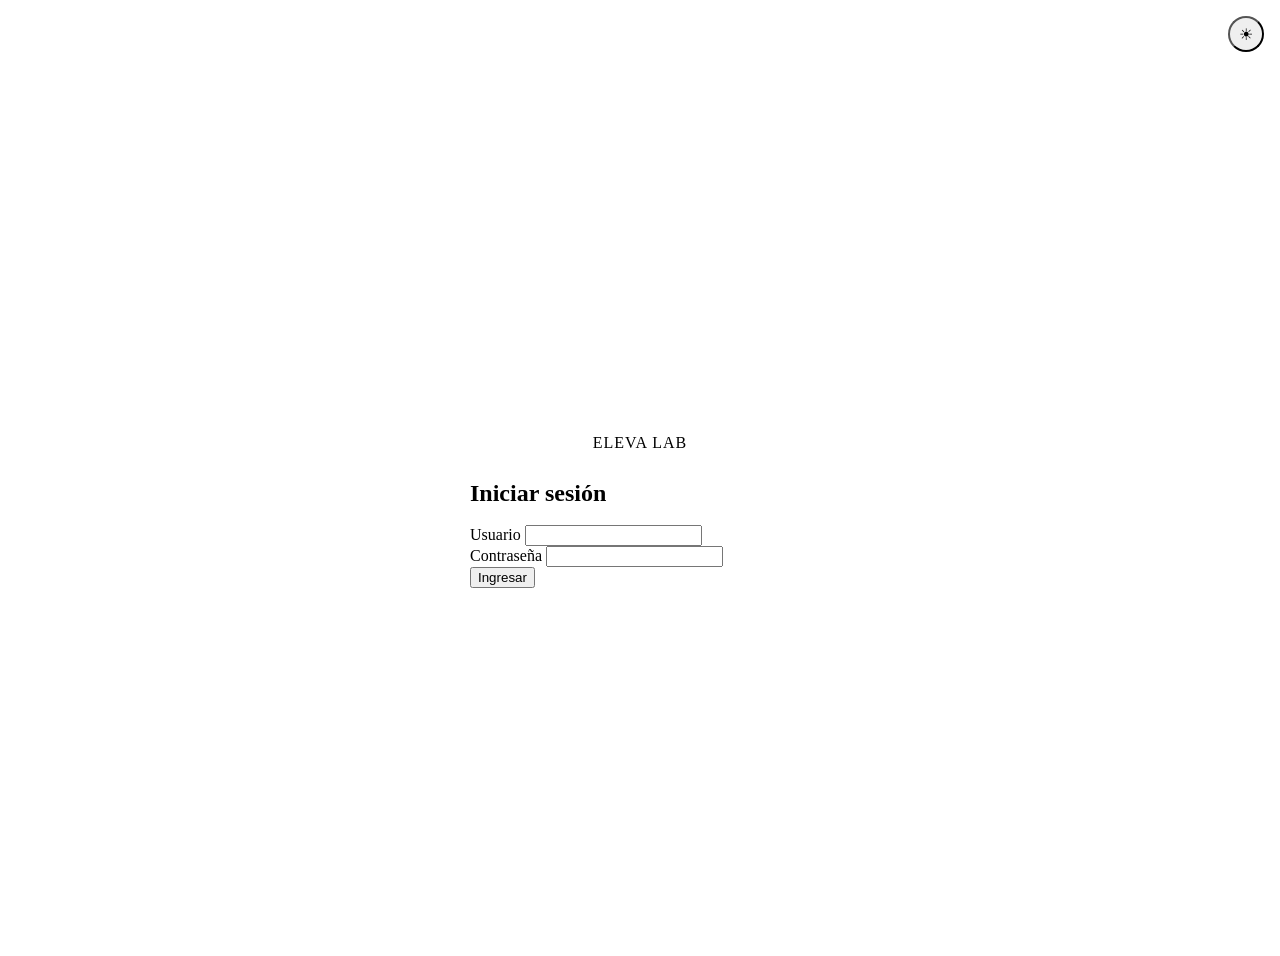
==== index.html @ ac5876f9 "Create index.html" ====
<!DOCTYPE html>
<html lang="es">
<head>
<meta charset="UTF-8">
<meta name="viewport" content="width=device-width, initial-scale=1.0">
<title>Eleva Lab</title>
<script>
  // Aplicar tema ANTES de pintar, para que no haya flash de color equivocado
  (function () {
    const guardado = localStorage.getItem('eleva_theme');
    const tema = guardado || 'dark';
    document.documentElement.setAttribute('data-theme', tema);
  })();
</script>
<link rel="stylesheet" href="assets/css/variables.css">
<link rel="stylesheet" href="assets/css/base.css">
<style>
  body {
    display: flex;
    align-items: center;
    justify-content: center;
    min-height: 100vh;
    padding: 20px;
  }
  .login-box { width: 100%; max-width: 340px; }
  .logo-wrap { display: flex; flex-direction: column; align-items: center; gap: 10px; margin-bottom: 28px; }
  .logo-circle {
    width: 56px; height: 56px; border-radius: 50%;
    display: flex; align-items: center; justify-content: center;
    color: #fff; font-size: 22px; font-weight: 500;
  }
  .logo-wrap span { font-size: 16px; letter-spacing: 1px; }
  .theme-toggle {
    position: fixed; top: 16px; right: 16px;
    width: 36px; height: 36px; border-radius: 50%;
    display: flex; align-items: center; justify-content: center;
    font-size: 16px; padding: 0;
  }
</style>
</head>
<body>

  <button class="theme-toggle" id="btnTema" title="Cambiar tema" aria-label="Cambiar tema"></button>

  <div class="login-box">
    <div class="logo-wrap">
      <div class="logo-circle eleva-gradient">E</div>
      <span>ELEVA LAB</span>
    </div>

    <div class="card">
      <h2 style="margin-bottom: 18px;">Iniciar sesión</h2>

      <div class="mensaje-error" id="msgError"></div>

      <form id="formLogin">
        <div class="campo">
          <label for="usuario">Usuario</label>
          <input type="text" id="usuario" autocomplete="username" required>
        </div>
        <div class="campo">
          <label for="password">Contraseña</label>
          <input type="password" id="password" autocomplete="current-password" required>
        </div>
        <button type="submit" class="btn-primary btn-block" id="btnLogin">Ingresar</button>
      </form>
    </div>
  </div>

<script src="assets/js/api.js"></script>
<script>
  // Si ya hay sesión activa, saltar directo al panel
  if (sessionStorage.getItem('eleva_sesion')) {
    window.location.href = 'panel/index.html';
  }

  // Toggle de tema
  const btnTema = document.getElementById('btnTema');
  function actualizarIconoTema() {
    const actual = document.documentElement.getAttribute('data-theme');
    btnTema.textContent = actual === 'dark' ? '☀' : '☾';
  }
  actualizarIconoTema();
  btnTema.addEventListener('click', () => {
    const actual = document.documentElement.getAttribute('data-theme');
    const nuevo = actual === 'dark' ? 'light' : 'dark';
    document.documentElement.setAttribute('data-theme', nuevo);
    localStorage.setItem('eleva_theme', nuevo);
    actualizarIconoTema();
  });

  // Login
  const form = document.getElementById('formLogin');
  const msgError = document.getElementById('msgError');
  const btnLogin = document.getElementById('btnLogin');

  form.addEventListener('submit', async (e) => {
    e.preventDefault();
    msgError.classList.remove('visible');
    btnLogin.disabled = true;
    btnLogin.textContent = 'Ingresando...';

    const usuario = document.getElementById('usuario').value.trim();
    const password = document.getElementById('password').value;

    try {
      const data = await apiPost('login', { usuario, password });
      if (data.ok) {
        sessionStorage.setItem('eleva_sesion', JSON.stringify(data));
        window.location.href = 'panel/index.html';
      } else {
        msgError.textContent = data.error || 'Usuario o contraseña incorrectos';
        msgError.classList.add('visible');
      }
    } catch (err) {
      msgError.textContent = 'No se pudo conectar con el servidor. Probá de nuevo.';
      msgError.classList.add('visible');
    } finally {
      btnLogin.disabled = false;
      btnLogin.textContent = 'Ingresar';
    }
  });
</script>
</body>
</html>
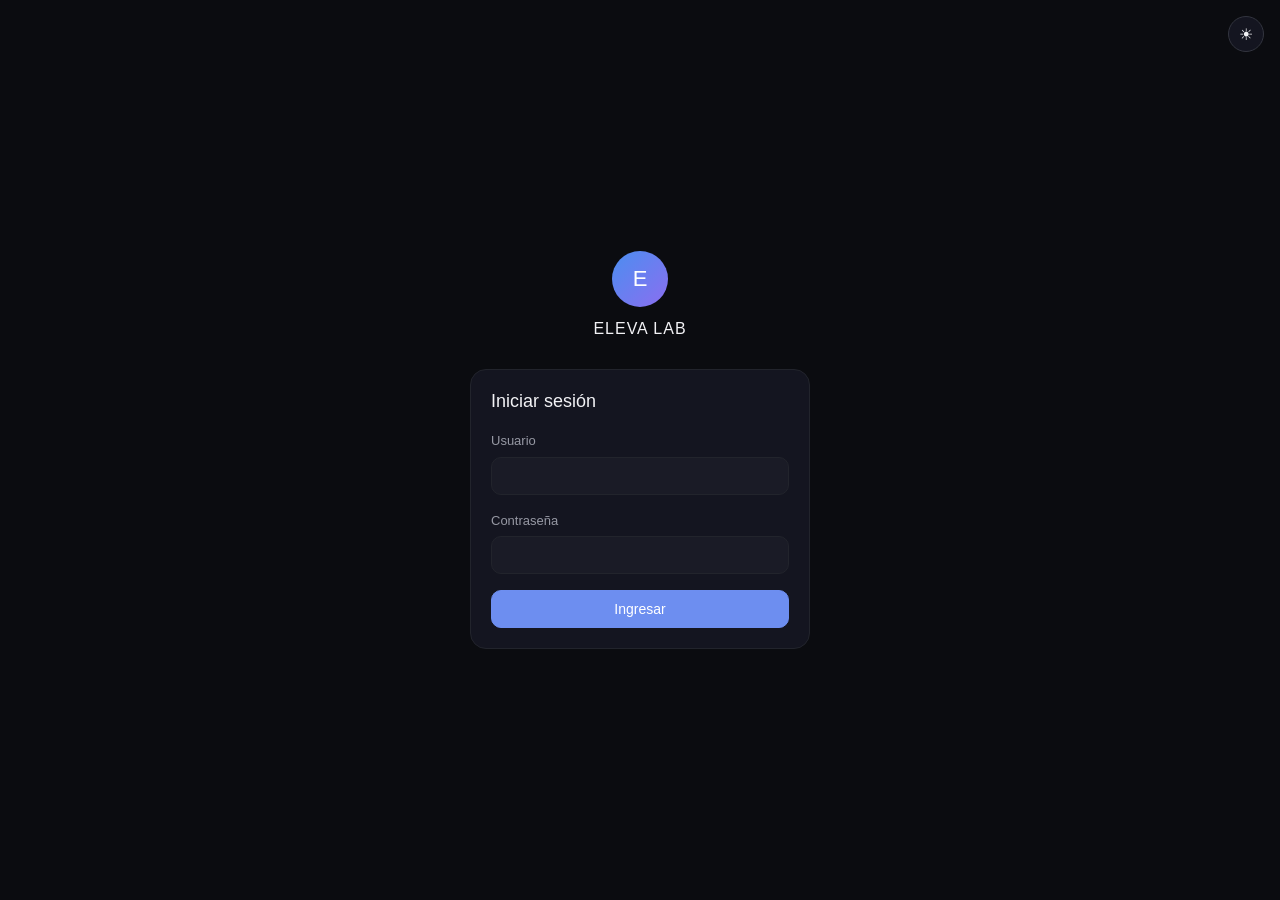
==== commit 707247ce: "Update index.html" ====
--- a/index.html
+++ b/index.html
@@ -14,6 +14,7 @@
 </script>
 <link rel="stylesheet" href="assets/css/variables.css">
 <link rel="stylesheet" href="assets/css/base.css">
+<link rel="icon" type="image/png" href="assets/img/logo.png">
 <style>
   body {
     display: flex;
--- a/assets/css/variables.css
+++ b/assets/css/variables.css
@@ -0,0 +1,56 @@
+:root {
+  --bg-page: #f4f4f6;
+  --bg-card: #ffffff;
+  --bg-card-alt: #f0f0f3;
+  --bg-input: #ffffff;
+  --border: #dcdce2;
+  --border-strong: #c3c3cc;
+
+  --text-primary: #1a1b23;
+  --text-secondary: #5c5d6b;
+  --text-muted: #8a8b96;
+
+  --accent: #4b6ef0;
+  --accent-hover: #3d5cd6;
+  --accent-soft: #e8ecfd;
+
+  --success: #1d9e75;
+  --success-soft: #e1f5ee;
+  --warning: #ba7517;
+  --warning-soft: #faeeda;
+  --danger: #d85a30;
+  --danger-soft: #faece7;
+
+  --radius: 10px;
+  --radius-lg: 16px;
+  --font-sans: -apple-system, BlinkMacSystemFont, "Segoe UI", Roboto, Helvetica, Arial, sans-serif;
+}
+
+html[data-theme="dark"] {
+  --bg-page: #0b0c10;
+  --bg-card: #141520;
+  --bg-card-alt: #101117;
+  --bg-input: #1a1b26;
+  --border: #22242c;
+  --border-strong: #33353f;
+
+  --text-primary: #f2f2f5;
+  --text-secondary: #9698a3;
+  --text-muted: #6b6d78;
+
+  --accent: #6d8ef0;
+  --accent-hover: #8399f2;
+  --accent-soft: #1c2440;
+
+  --success: #7fd8b0;
+  --success-soft: #1a2e26;
+  --warning: #e39a6b;
+  --warning-soft: #3a2a1a;
+  --danger: #e88b70;
+  --danger-soft: #3a201a;
+}
+
+/* Degradé del logo — usar SOLO en el ícono/marca, nunca como fondo general */
+.eleva-gradient {
+  background: linear-gradient(135deg, #4b8ef0, #8b6ef0);
+}
--- a/assets/css/base.css
+++ b/assets/css/base.css
@@ -0,0 +1,127 @@
+* { box-sizing: border-box; margin: 0; padding: 0; }
+
+html, body {
+  height: 100%;
+}
+
+body {
+  font-family: var(--font-sans);
+  background: var(--bg-page);
+  color: var(--text-primary);
+  font-size: 15px;
+  line-height: 1.5;
+  transition: background 0.15s ease, color 0.15s ease;
+}
+
+img { max-width: 100%; display: block; }
+
+a { color: var(--accent); text-decoration: none; }
+a:hover { text-decoration: underline; }
+
+h1, h2, h3 { font-weight: 500; line-height: 1.3; }
+h1 { font-size: 22px; }
+h2 { font-size: 18px; }
+h3 { font-size: 15px; }
+
+p.muted, span.muted { color: var(--text-secondary); font-size: 13px; }
+
+/* Contenedores */
+.container {
+  max-width: 1080px;
+  margin: 0 auto;
+  padding: 0 20px;
+}
+
+.card {
+  background: var(--bg-card);
+  border: 1px solid var(--border);
+  border-radius: var(--radius-lg);
+  padding: 20px;
+}
+
+/* Formularios */
+label {
+  display: block;
+  font-size: 13px;
+  color: var(--text-secondary);
+  margin-bottom: 6px;
+}
+
+input, select, textarea {
+  width: 100%;
+  background: var(--bg-input);
+  border: 1px solid var(--border);
+  border-radius: var(--radius);
+  padding: 10px 12px;
+  font-size: 14px;
+  color: var(--text-primary);
+  font-family: inherit;
+}
+
+input:focus, select:focus, textarea:focus {
+  outline: none;
+  border-color: var(--accent);
+  box-shadow: 0 0 0 3px var(--accent-soft);
+}
+
+.campo { margin-bottom: 16px; }
+
+/* Botones */
+button, .btn {
+  display: inline-flex;
+  align-items: center;
+  justify-content: center;
+  gap: 6px;
+  border-radius: var(--radius);
+  padding: 10px 16px;
+  font-size: 14px;
+  font-weight: 500;
+  cursor: pointer;
+  border: 1px solid var(--border-strong);
+  background: var(--bg-card);
+  color: var(--text-primary);
+  font-family: inherit;
+  transition: opacity 0.15s ease;
+}
+button:hover, .btn:hover { opacity: 0.85; }
+button:active, .btn:active { transform: scale(0.98); }
+
+.btn-primary {
+  background: var(--accent);
+  border-color: var(--accent);
+  color: #ffffff;
+}
+
+.btn-block { width: 100%; }
+
+/* Badges de estado / prioridad */
+.badge {
+  display: inline-block;
+  font-size: 11px;
+  padding: 3px 10px;
+  border-radius: 20px;
+  font-weight: 500;
+}
+.badge-alta    { background: var(--danger-soft); color: var(--danger); }
+.badge-media   { background: var(--warning-soft); color: var(--warning); }
+.badge-baja    { background: var(--bg-card-alt); color: var(--text-secondary); }
+.badge-cliente { background: var(--success-soft); color: var(--success); }
+
+/* Mensajes de error / estado */
+.mensaje-error {
+  background: var(--danger-soft);
+  color: var(--danger);
+  border-radius: var(--radius);
+  padding: 10px 14px;
+  font-size: 13px;
+  margin-bottom: 16px;
+  display: none;
+}
+.mensaje-error.visible { display: block; }
+
+/* Utilidades */
+.flex { display: flex; align-items: center; }
+.flex-between { display: flex; align-items: center; justify-content: space-between; }
+.gap-sm { gap: 8px; }
+.gap-md { gap: 14px; }
+.oculto { display: none !important; }
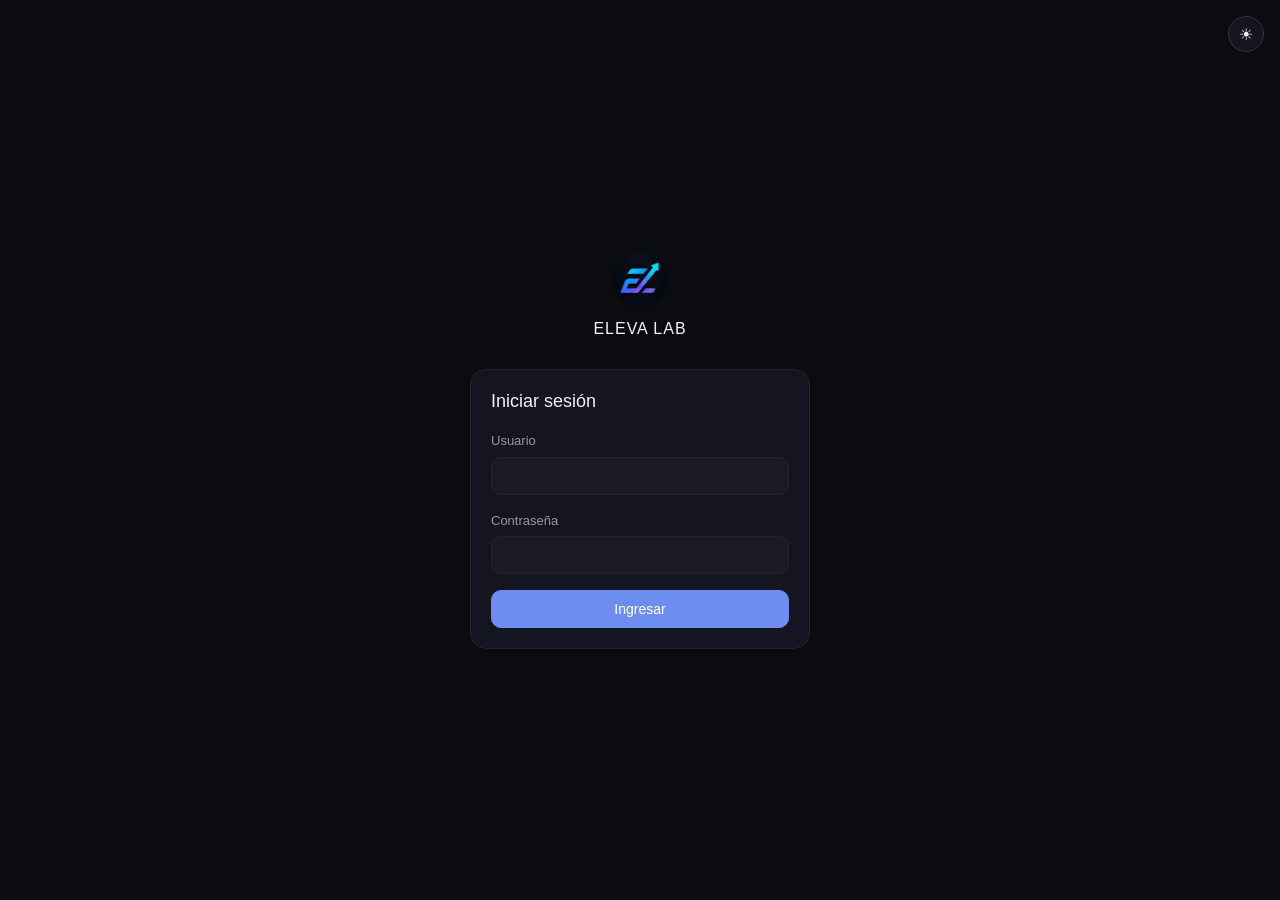
==== commit d4fd72c0: "Update index.html" ====
--- a/index.html
+++ b/index.html
@@ -25,10 +25,9 @@
   }
   .login-box { width: 100%; max-width: 340px; }
   .logo-wrap { display: flex; flex-direction: column; align-items: center; gap: 10px; margin-bottom: 28px; }
-  .logo-circle {
+  .logo-wrap img {
     width: 56px; height: 56px; border-radius: 50%;
-    display: flex; align-items: center; justify-content: center;
-    color: #fff; font-size: 22px; font-weight: 500;
+    object-fit: cover;
   }
   .logo-wrap span { font-size: 16px; letter-spacing: 1px; }
   .theme-toggle {
@@ -45,7 +44,7 @@
 
   <div class="login-box">
     <div class="logo-wrap">
-      <div class="logo-circle eleva-gradient">E</div>
+      <img src="assets/img/logo.png" alt="Eleva Lab">
       <span>ELEVA LAB</span>
     </div>
 
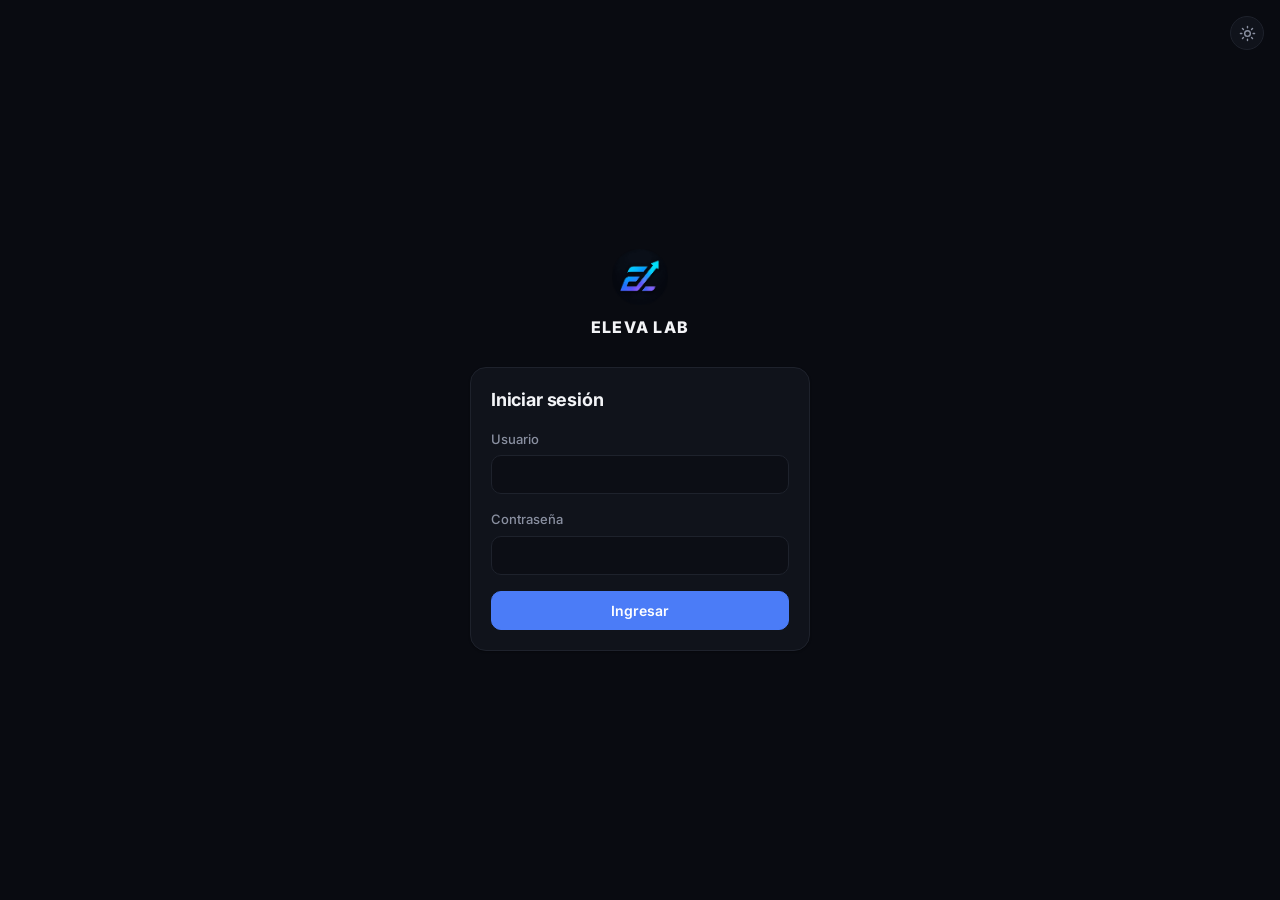
==== commit b29e6794: "Update index.html" ====
--- a/index.html
+++ b/index.html
@@ -29,18 +29,16 @@
     width: 56px; height: 56px; border-radius: 50%;
     object-fit: cover;
   }
-  .logo-wrap span { font-size: 16px; letter-spacing: 1px; }
+  .logo-wrap img { border-radius: 14px; }
+  .logo-wrap span { font-size: 16px; font-weight: 800; letter-spacing: 0.08em; }
   .theme-toggle {
     position: fixed; top: 16px; right: 16px;
-    width: 36px; height: 36px; border-radius: 50%;
-    display: flex; align-items: center; justify-content: center;
-    font-size: 16px; padding: 0;
   }
 </style>
 </head>
 <body>
 
-  <button class="theme-toggle" id="btnTema" title="Cambiar tema" aria-label="Cambiar tema"></button>
+  <button class="icon-btn theme-toggle" id="btnTema" title="Cambiar tema" aria-label="Cambiar tema"></button>
 
   <div class="login-box">
     <div class="logo-wrap">
@@ -75,10 +73,12 @@
   }
 
   // Toggle de tema
+  const ICONO_SOL = '<svg viewBox="0 0 24 24" fill="none" stroke="currentColor" stroke-width="2" stroke-linecap="round"><circle cx="12" cy="12" r="4"/><path d="M12 2v2M12 20v2M4.9 4.9l1.4 1.4M17.7 17.7l1.4 1.4M2 12h2M20 12h2M4.9 19.1l1.4-1.4M17.7 6.3l1.4-1.4"/></svg>';
+  const ICONO_LUNA = '<svg viewBox="0 0 24 24" fill="none" stroke="currentColor" stroke-width="2" stroke-linecap="round" stroke-linejoin="round"><path d="M21 12.8A9 9 0 1 1 11.2 3a7 7 0 0 0 9.8 9.8z"/></svg>';
   const btnTema = document.getElementById('btnTema');
   function actualizarIconoTema() {
     const actual = document.documentElement.getAttribute('data-theme');
-    btnTema.textContent = actual === 'dark' ? '☀' : '☾';
+    btnTema.innerHTML = actual === 'dark' ? ICONO_SOL : ICONO_LUNA;
   }
   actualizarIconoTema();
   btnTema.addEventListener('click', () => {
--- a/assets/css/variables.css
+++ b/assets/css/variables.css
@@ -1,56 +1,70 @@
 :root {
-  --bg-page: #f4f4f6;
+  /* ===== Tema claro (fallback) ===== */
+  --bg-page: #f4f5f7;
   --bg-card: #ffffff;
-  --bg-card-alt: #f0f0f3;
+  --bg-card-alt: #eef0f4;
   --bg-input: #ffffff;
-  --border: #dcdce2;
-  --border-strong: #c3c3cc;
+  --bg-hover: #f0f1f5;
+  --border: #e1e3e9;
+  --border-strong: #cbced7;
 
-  --text-primary: #1a1b23;
-  --text-secondary: #5c5d6b;
-  --text-muted: #8a8b96;
+  --text-primary: #14161d;
+  --text-secondary: #5c6270;
+  --text-muted: #8b909d;
 
-  --accent: #4b6ef0;
-  --accent-hover: #3d5cd6;
-  --accent-soft: #e8ecfd;
+  --accent: #3b6ff2;
+  --accent-hover: #2f5cd6;
+  --accent-soft: #e8eefe;
+  --accent-text-on: #ffffff;
 
-  --success: #1d9e75;
-  --success-soft: #e1f5ee;
-  --warning: #ba7517;
-  --warning-soft: #faeeda;
-  --danger: #d85a30;
-  --danger-soft: #faece7;
+  --success: #17915a;
+  --success-soft: #e1f6ec;
+  --warning: #b5790a;
+  --warning-soft: #fbf0dc;
+  --danger: #d13c31;
+  --danger-soft: #fbeae8;
 
+  --radius-sm: 8px;
   --radius: 10px;
   --radius-lg: 16px;
-  --font-sans: -apple-system, BlinkMacSystemFont, "Segoe UI", Roboto, Helvetica, Arial, sans-serif;
+  --radius-xl: 20px;
+  --shadow-card: 0 1px 2px rgba(20, 22, 29, 0.04);
+  --shadow-pop: 0 12px 32px rgba(20, 22, 29, 0.14);
+
+  --font-sans: 'Inter', -apple-system, BlinkMacSystemFont, "Segoe UI", Roboto, Helvetica, Arial, sans-serif;
 }
 
+/* ===== Tema oscuro — por defecto en toda la app ===== */
 html[data-theme="dark"] {
-  --bg-page: #0b0c10;
-  --bg-card: #141520;
-  --bg-card-alt: #101117;
-  --bg-input: #1a1b26;
-  --border: #22242c;
-  --border-strong: #33353f;
+  --bg-page: #090b11;
+  --bg-card: #10131b;
+  --bg-card-alt: #0c0e15;
+  --bg-input: #0c0e15;
+  --bg-hover: #171b26;
+  --border: #1e222c;
+  --border-strong: #2b303c;
 
-  --text-primary: #f2f2f5;
-  --text-secondary: #9698a3;
-  --text-muted: #6b6d78;
+  --text-primary: #f3f4f7;
+  --text-secondary: #8a90a1;
+  --text-muted: #5c6274;
 
-  --accent: #6d8ef0;
-  --accent-hover: #8399f2;
-  --accent-soft: #1c2440;
+  --accent: #4b7cf7;
+  --accent-hover: #6690f9;
+  --accent-soft: #16233f;
+  --accent-text-on: #ffffff;
 
-  --success: #7fd8b0;
-  --success-soft: #1a2e26;
-  --warning: #e39a6b;
-  --warning-soft: #3a2a1a;
-  --danger: #e88b70;
-  --danger-soft: #3a201a;
+  --success: #34c778;
+  --success-soft: #123322;
+  --warning: #eab63a;
+  --warning-soft: #3a2c10;
+  --danger: #f0665a;
+  --danger-soft: #3a1a17;
+
+  --shadow-card: 0 1px 2px rgba(0, 0, 0, 0.3);
+  --shadow-pop: 0 16px 40px rgba(0, 0, 0, 0.5);
 }
 
-/* Degradé del logo — usar SOLO en el ícono/marca, nunca como fondo general */
+/* Marca — usar SOLO en el ícono/logo, nunca como fondo general */
 .eleva-gradient {
-  background: linear-gradient(135deg, #4b8ef0, #8b6ef0);
+  background: linear-gradient(135deg, #4b8ef0, #3b6ff2);
 }
--- a/assets/css/base.css
+++ b/assets/css/base.css
@@ -1,8 +1,8 @@
+@import url('https://fonts.googleapis.com/css2?family=Inter:wght@400;500;600;700;800&display=swap');
+
 * { box-sizing: border-box; margin: 0; padding: 0; }
 
-html, body {
-  height: 100%;
-}
+html, body { height: 100%; }
 
 body {
   font-family: var(--font-sans);
@@ -11,25 +11,26 @@
   font-size: 15px;
   line-height: 1.5;
   transition: background 0.15s ease, color 0.15s ease;
+  -webkit-font-smoothing: antialiased;
 }
 
 img { max-width: 100%; display: block; }
 
 a { color: var(--accent); text-decoration: none; }
-a:hover { text-decoration: underline; }
+a:hover { color: var(--accent-hover); }
 
-h1, h2, h3 { font-weight: 500; line-height: 1.3; }
-h1 { font-size: 22px; }
+h1, h2, h3 { font-weight: 700; line-height: 1.3; letter-spacing: -0.01em; }
+h1 { font-size: 24px; }
 h2 { font-size: 18px; }
-h3 { font-size: 15px; }
+h3 { font-size: 15px; font-weight: 600; }
 
 p.muted, span.muted { color: var(--text-secondary); font-size: 13px; }
 
 /* Contenedores */
 .container {
-  max-width: 1080px;
+  max-width: 1120px;
   margin: 0 auto;
-  padding: 0 20px;
+  padding: 0 24px;
 }
 
 .card {
@@ -37,6 +38,7 @@
   border: 1px solid var(--border);
   border-radius: var(--radius-lg);
   padding: 20px;
+  box-shadow: var(--shadow-card);
 }
 
 /* Formularios */
@@ -45,6 +47,7 @@
   font-size: 13px;
   color: var(--text-secondary);
   margin-bottom: 6px;
+  font-weight: 500;
 }
 
 input, select, textarea {
@@ -75,37 +78,57 @@
   border-radius: var(--radius);
   padding: 10px 16px;
   font-size: 14px;
-  font-weight: 500;
+  font-weight: 600;
   cursor: pointer;
   border: 1px solid var(--border-strong);
   background: var(--bg-card);
   color: var(--text-primary);
   font-family: inherit;
-  transition: opacity 0.15s ease;
+  transition: background 0.15s ease, border-color 0.15s ease, opacity 0.15s ease, transform 0.05s ease;
+  white-space: nowrap;
 }
-button:hover, .btn:hover { opacity: 0.85; }
+button:hover, .btn:hover { background: var(--bg-hover); }
 button:active, .btn:active { transform: scale(0.98); }
+button:disabled, .btn:disabled { opacity: 0.55; cursor: default; transform: none; }
 
 .btn-primary {
   background: var(--accent);
   border-color: var(--accent);
-  color: #ffffff;
+  color: var(--accent-text-on);
 }
+.btn-primary:hover { background: var(--accent-hover); border-color: var(--accent-hover); }
 
 .btn-block { width: 100%; }
 
+.btn-sm { padding: 6px 12px; font-size: 13px; border-radius: var(--radius-sm); }
+
+/* Botón circular de solo ícono (tema, cerrar, eliminar foto, etc.) */
+.icon-btn {
+  width: 34px; height: 34px; padding: 0; border-radius: 50%;
+  display: inline-flex; align-items: center; justify-content: center;
+  background: var(--bg-card); border: 1px solid var(--border); color: var(--text-secondary);
+}
+.icon-btn:hover { background: var(--bg-hover); color: var(--text-primary); }
+.icon-btn svg { width: 17px; height: 17px; }
+
 /* Badges de estado / prioridad */
 .badge {
-  display: inline-block;
-  font-size: 11px;
-  padding: 3px 10px;
+  display: inline-flex;
+  align-items: center;
+  gap: 5px;
+  font-size: 11.5px;
+  padding: 4px 11px;
   border-radius: 20px;
-  font-weight: 500;
+  font-weight: 600;
+  line-height: 1.4;
+  white-space: nowrap;
 }
 .badge-alta    { background: var(--danger-soft); color: var(--danger); }
 .badge-media   { background: var(--warning-soft); color: var(--warning); }
 .badge-baja    { background: var(--bg-card-alt); color: var(--text-secondary); }
-.badge-cliente { background: var(--success-soft); color: var(--success); }
+.badge-cliente { background: var(--accent-soft); color: var(--accent-hover); }
+.badge-dot { width: 6px; height: 6px; border-radius: 50%; background: currentColor; flex-shrink: 0; }
+.badge-activo  { background: var(--success-soft); color: var(--success); }
 
 /* Mensajes de error / estado */
 .mensaje-error {
@@ -119,6 +142,24 @@
 }
 .mensaje-error.visible { display: block; }
 
+/* Pestañas (tabs) */
+.tabs {
+  display: flex;
+  gap: 26px;
+  border-bottom: 1px solid var(--border);
+  margin: 28px 0 22px;
+  overflow-x: auto;
+}
+.tab {
+  background: none; border: none; border-radius: 0;
+  padding: 0 0 12px; font-size: 14px; font-weight: 600;
+  color: var(--text-secondary);
+  border-bottom: 2px solid transparent;
+  cursor: pointer; flex-shrink: 0;
+}
+.tab:hover { background: none; color: var(--text-primary); }
+.tab.activo { color: var(--accent); border-bottom-color: var(--accent); }
+
 /* Utilidades */
 .flex { display: flex; align-items: center; }
 .flex-between { display: flex; align-items: center; justify-content: space-between; }
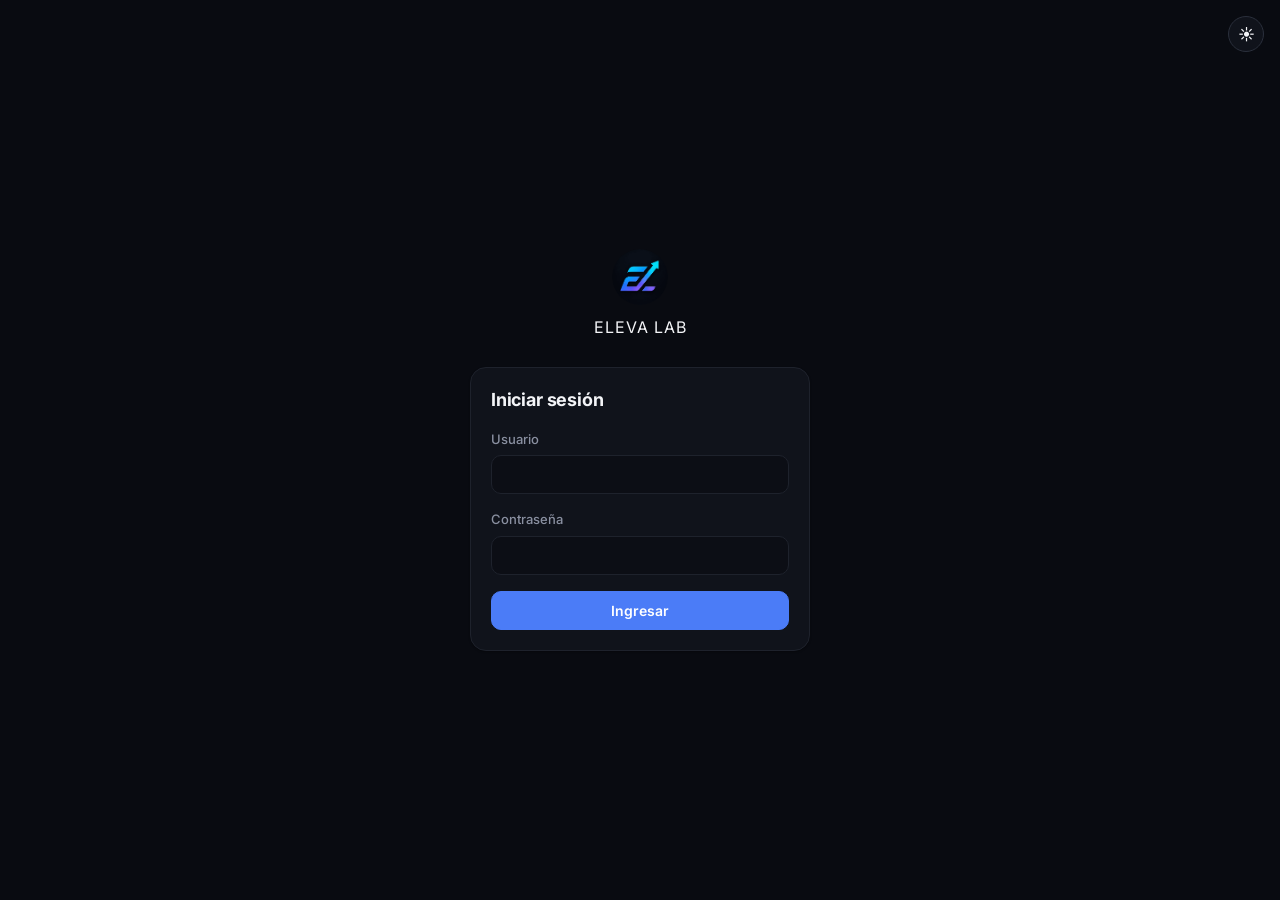
==== commit 5813b9b3: "Update index.html" ====
--- a/index.html
+++ b/index.html
@@ -29,16 +29,18 @@
     width: 56px; height: 56px; border-radius: 50%;
     object-fit: cover;
   }
-  .logo-wrap img { border-radius: 14px; }
-  .logo-wrap span { font-size: 16px; font-weight: 800; letter-spacing: 0.08em; }
+  .logo-wrap span { font-size: 16px; letter-spacing: 1px; }
   .theme-toggle {
     position: fixed; top: 16px; right: 16px;
+    width: 36px; height: 36px; border-radius: 50%;
+    display: flex; align-items: center; justify-content: center;
+    font-size: 16px; padding: 0;
   }
 </style>
 </head>
 <body>
 
-  <button class="icon-btn theme-toggle" id="btnTema" title="Cambiar tema" aria-label="Cambiar tema"></button>
+  <button class="theme-toggle" id="btnTema" title="Cambiar tema" aria-label="Cambiar tema"></button>
 
   <div class="login-box">
     <div class="logo-wrap">
@@ -73,12 +75,10 @@
   }
 
   // Toggle de tema
-  const ICONO_SOL = '<svg viewBox="0 0 24 24" fill="none" stroke="currentColor" stroke-width="2" stroke-linecap="round"><circle cx="12" cy="12" r="4"/><path d="M12 2v2M12 20v2M4.9 4.9l1.4 1.4M17.7 17.7l1.4 1.4M2 12h2M20 12h2M4.9 19.1l1.4-1.4M17.7 6.3l1.4-1.4"/></svg>';
-  const ICONO_LUNA = '<svg viewBox="0 0 24 24" fill="none" stroke="currentColor" stroke-width="2" stroke-linecap="round" stroke-linejoin="round"><path d="M21 12.8A9 9 0 1 1 11.2 3a7 7 0 0 0 9.8 9.8z"/></svg>';
   const btnTema = document.getElementById('btnTema');
   function actualizarIconoTema() {
     const actual = document.documentElement.getAttribute('data-theme');
-    btnTema.innerHTML = actual === 'dark' ? ICONO_SOL : ICONO_LUNA;
+    btnTema.textContent = actual === 'dark' ? '☀' : '☾';
   }
   actualizarIconoTema();
   btnTema.addEventListener('click', () => {
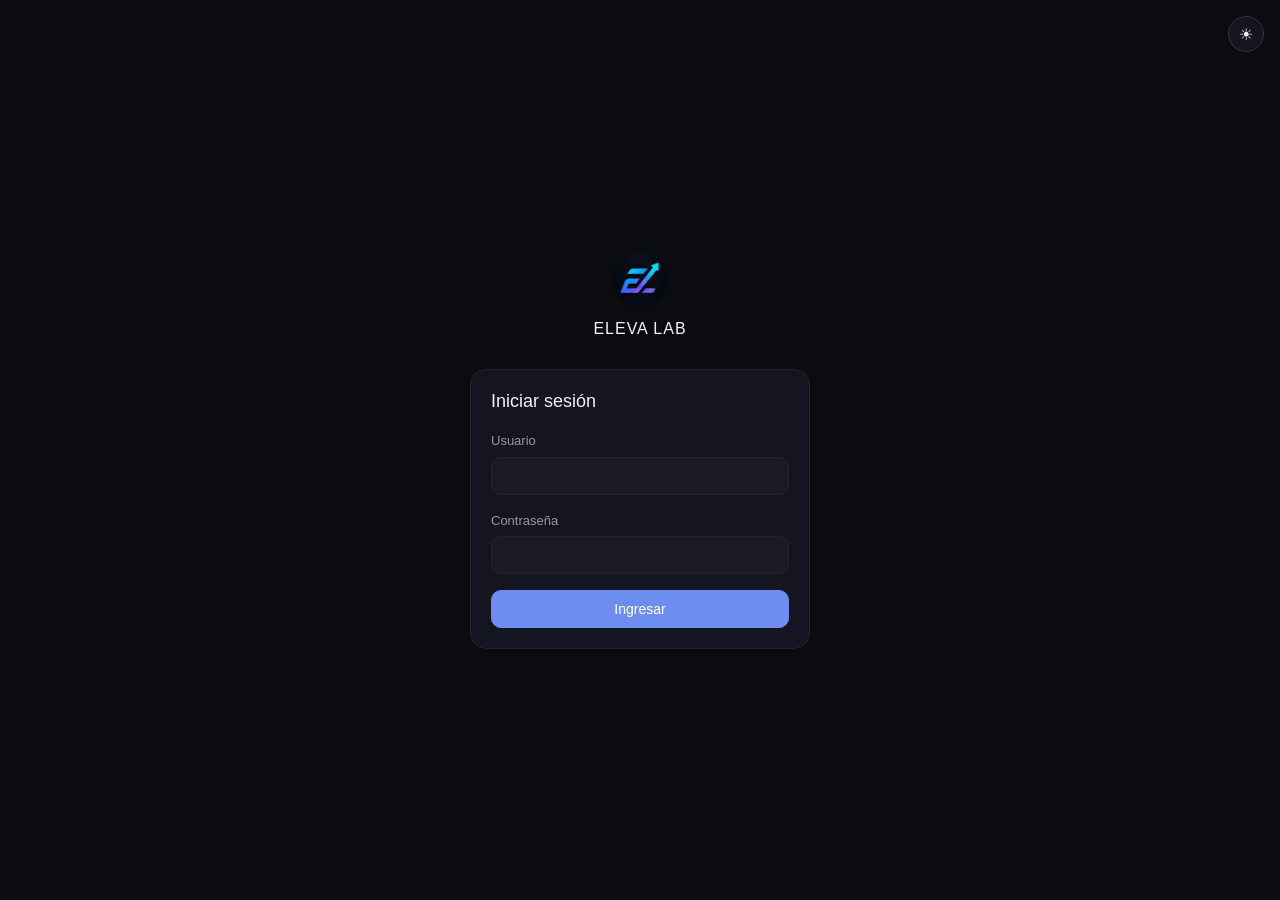
==== commit 82ef6479: "Update index.html" ====
--- a/index.html
+++ b/index.html
@@ -51,7 +51,7 @@
     <div class="card">
       <h2 style="margin-bottom: 18px;">Iniciar sesión</h2>
 
-      <div class="mensaje-error" id="msgError"></div>
+      <div class="mensaje mensaje-error" id="msgError"></div>
 
       <form id="formLogin">
         <div class="campo">
--- a/assets/css/variables.css
+++ b/assets/css/variables.css
@@ -1,70 +1,57 @@
 :root {
-  /* ===== Tema claro (fallback) ===== */
-  --bg-page: #f4f5f7;
+  --bg-page: #f4f4f6;
   --bg-card: #ffffff;
-  --bg-card-alt: #eef0f4;
+  --bg-card-alt: #f0f0f3;
   --bg-input: #ffffff;
-  --bg-hover: #f0f1f5;
-  --border: #e1e3e9;
-  --border-strong: #cbced7;
+  --border: #dcdce2;
+  --border-strong: #c3c3cc;
 
-  --text-primary: #14161d;
-  --text-secondary: #5c6270;
-  --text-muted: #8b909d;
+  --text-primary: #1a1b23;
+  --text-secondary: #5c5d6b;
+  --text-muted: #8a8b96;
 
-  --accent: #3b6ff2;
-  --accent-hover: #2f5cd6;
-  --accent-soft: #e8eefe;
-  --accent-text-on: #ffffff;
+  --accent: #4b6ef0;
+  --accent-hover: #3d5cd6;
+  --accent-soft: #e8ecfd;
 
-  --success: #17915a;
-  --success-soft: #e1f6ec;
-  --warning: #b5790a;
-  --warning-soft: #fbf0dc;
-  --danger: #d13c31;
-  --danger-soft: #fbeae8;
+  --success: #1d9e75;
+  --success-soft: #e1f5ee;
+  --warning: #ba7517;
+  --warning-soft: #faeeda;
+  --danger: #d85a30;
+  --danger-soft: #faece7;
 
   --radius-sm: 8px;
   --radius: 10px;
   --radius-lg: 16px;
-  --radius-xl: 20px;
-  --shadow-card: 0 1px 2px rgba(20, 22, 29, 0.04);
-  --shadow-pop: 0 12px 32px rgba(20, 22, 29, 0.14);
-
-  --font-sans: 'Inter', -apple-system, BlinkMacSystemFont, "Segoe UI", Roboto, Helvetica, Arial, sans-serif;
+  --font-sans: -apple-system, BlinkMacSystemFont, "Segoe UI", Roboto, Helvetica, Arial, sans-serif;
 }
 
-/* ===== Tema oscuro — por defecto en toda la app ===== */
 html[data-theme="dark"] {
-  --bg-page: #090b11;
-  --bg-card: #10131b;
-  --bg-card-alt: #0c0e15;
-  --bg-input: #0c0e15;
-  --bg-hover: #171b26;
-  --border: #1e222c;
-  --border-strong: #2b303c;
+  --bg-page: #0b0c10;
+  --bg-card: #141520;
+  --bg-card-alt: #101117;
+  --bg-input: #1a1b26;
+  --border: #22242c;
+  --border-strong: #33353f;
 
-  --text-primary: #f3f4f7;
-  --text-secondary: #8a90a1;
-  --text-muted: #5c6274;
+  --text-primary: #f2f2f5;
+  --text-secondary: #9698a3;
+  --text-muted: #6b6d78;
 
-  --accent: #4b7cf7;
-  --accent-hover: #6690f9;
-  --accent-soft: #16233f;
-  --accent-text-on: #ffffff;
+  --accent: #6d8ef0;
+  --accent-hover: #8399f2;
+  --accent-soft: #1c2440;
 
-  --success: #34c778;
-  --success-soft: #123322;
-  --warning: #eab63a;
-  --warning-soft: #3a2c10;
-  --danger: #f0665a;
-  --danger-soft: #3a1a17;
-
-  --shadow-card: 0 1px 2px rgba(0, 0, 0, 0.3);
-  --shadow-pop: 0 16px 40px rgba(0, 0, 0, 0.5);
+  --success: #7fd8b0;
+  --success-soft: #1a2e26;
+  --warning: #e39a6b;
+  --warning-soft: #3a2a1a;
+  --danger: #e88b70;
+  --danger-soft: #3a201a;
 }
 
-/* Marca — usar SOLO en el ícono/logo, nunca como fondo general */
+/* Degradé del logo — usar SOLO en el ícono/marca, nunca como fondo general */
 .eleva-gradient {
-  background: linear-gradient(135deg, #4b8ef0, #3b6ff2);
+  background: linear-gradient(135deg, #4b8ef0, #8b6ef0);
 }
--- a/assets/css/base.css
+++ b/assets/css/base.css
@@ -1,8 +1,8 @@
-@import url('https://fonts.googleapis.com/css2?family=Inter:wght@400;500;600;700;800&display=swap');
-
 * { box-sizing: border-box; margin: 0; padding: 0; }
 
-html, body { height: 100%; }
+html, body {
+  height: 100%;
+}
 
 body {
   font-family: var(--font-sans);
@@ -11,26 +11,25 @@
   font-size: 15px;
   line-height: 1.5;
   transition: background 0.15s ease, color 0.15s ease;
-  -webkit-font-smoothing: antialiased;
 }
 
 img { max-width: 100%; display: block; }
 
 a { color: var(--accent); text-decoration: none; }
-a:hover { color: var(--accent-hover); }
+a:hover { text-decoration: underline; }
 
-h1, h2, h3 { font-weight: 700; line-height: 1.3; letter-spacing: -0.01em; }
-h1 { font-size: 24px; }
+h1, h2, h3 { font-weight: 500; line-height: 1.3; }
+h1 { font-size: 22px; }
 h2 { font-size: 18px; }
-h3 { font-size: 15px; font-weight: 600; }
+h3 { font-size: 15px; }
 
 p.muted, span.muted { color: var(--text-secondary); font-size: 13px; }
 
 /* Contenedores */
 .container {
-  max-width: 1120px;
+  max-width: 1080px;
   margin: 0 auto;
-  padding: 0 24px;
+  padding: 0 20px;
 }
 
 .card {
@@ -38,7 +37,6 @@
   border: 1px solid var(--border);
   border-radius: var(--radius-lg);
   padding: 20px;
-  box-shadow: var(--shadow-card);
 }
 
 /* Formularios */
@@ -47,7 +45,6 @@
   font-size: 13px;
   color: var(--text-secondary);
   margin-bottom: 6px;
-  font-weight: 500;
 }
 
 input, select, textarea {
@@ -78,57 +75,39 @@
   border-radius: var(--radius);
   padding: 10px 16px;
   font-size: 14px;
-  font-weight: 600;
+  font-weight: 500;
   cursor: pointer;
   border: 1px solid var(--border-strong);
   background: var(--bg-card);
   color: var(--text-primary);
   font-family: inherit;
-  transition: background 0.15s ease, border-color 0.15s ease, opacity 0.15s ease, transform 0.05s ease;
-  white-space: nowrap;
+  transition: opacity 0.15s ease;
 }
-button:hover, .btn:hover { background: var(--bg-hover); }
-button:active, .btn:active { transform: scale(0.98); }
-button:disabled, .btn:disabled { opacity: 0.55; cursor: default; transform: none; }
+button:hover:not(:disabled), .btn:hover:not(:disabled) { opacity: 0.85; }
+button:active:not(:disabled), .btn:active:not(:disabled) { transform: scale(0.98); }
+button:disabled, .btn:disabled { opacity: 0.5; cursor: not-allowed; }
 
 .btn-primary {
   background: var(--accent);
   border-color: var(--accent);
-  color: var(--accent-text-on);
+  color: #ffffff;
 }
-.btn-primary:hover { background: var(--accent-hover); border-color: var(--accent-hover); }
 
 .btn-block { width: 100%; }
 
-.btn-sm { padding: 6px 12px; font-size: 13px; border-radius: var(--radius-sm); }
-
-/* Botón circular de solo ícono (tema, cerrar, eliminar foto, etc.) */
-.icon-btn {
-  width: 34px; height: 34px; padding: 0; border-radius: 50%;
-  display: inline-flex; align-items: center; justify-content: center;
-  background: var(--bg-card); border: 1px solid var(--border); color: var(--text-secondary);
-}
-.icon-btn:hover { background: var(--bg-hover); color: var(--text-primary); }
-.icon-btn svg { width: 17px; height: 17px; }
-
 /* Badges de estado / prioridad */
 .badge {
-  display: inline-flex;
-  align-items: center;
-  gap: 5px;
-  font-size: 11.5px;
-  padding: 4px 11px;
+  display: inline-block;
+  font-size: 11px;
+  padding: 3px 10px;
   border-radius: 20px;
-  font-weight: 600;
-  line-height: 1.4;
-  white-space: nowrap;
+  font-weight: 500;
 }
 .badge-alta    { background: var(--danger-soft); color: var(--danger); }
 .badge-media   { background: var(--warning-soft); color: var(--warning); }
 .badge-baja    { background: var(--bg-card-alt); color: var(--text-secondary); }
-.badge-cliente { background: var(--accent-soft); color: var(--accent-hover); }
-.badge-dot { width: 6px; height: 6px; border-radius: 50%; background: currentColor; flex-shrink: 0; }
-.badge-activo  { background: var(--success-soft); color: var(--success); }
+.badge-cliente { background: var(--success-soft); color: var(--success); }
+.badge-omitida { background: transparent; color: var(--text-muted); border: 1px solid var(--border); }
 
 /* Mensajes de error / estado */
 .mensaje-error {
@@ -142,24 +121,6 @@
 }
 .mensaje-error.visible { display: block; }
 
-/* Pestañas (tabs) */
-.tabs {
-  display: flex;
-  gap: 26px;
-  border-bottom: 1px solid var(--border);
-  margin: 28px 0 22px;
-  overflow-x: auto;
-}
-.tab {
-  background: none; border: none; border-radius: 0;
-  padding: 0 0 12px; font-size: 14px; font-weight: 600;
-  color: var(--text-secondary);
-  border-bottom: 2px solid transparent;
-  cursor: pointer; flex-shrink: 0;
-}
-.tab:hover { background: none; color: var(--text-primary); }
-.tab.activo { color: var(--accent); border-bottom-color: var(--accent); }
-
 /* Utilidades */
 .flex { display: flex; align-items: center; }
 .flex-between { display: flex; align-items: center; justify-content: space-between; }
